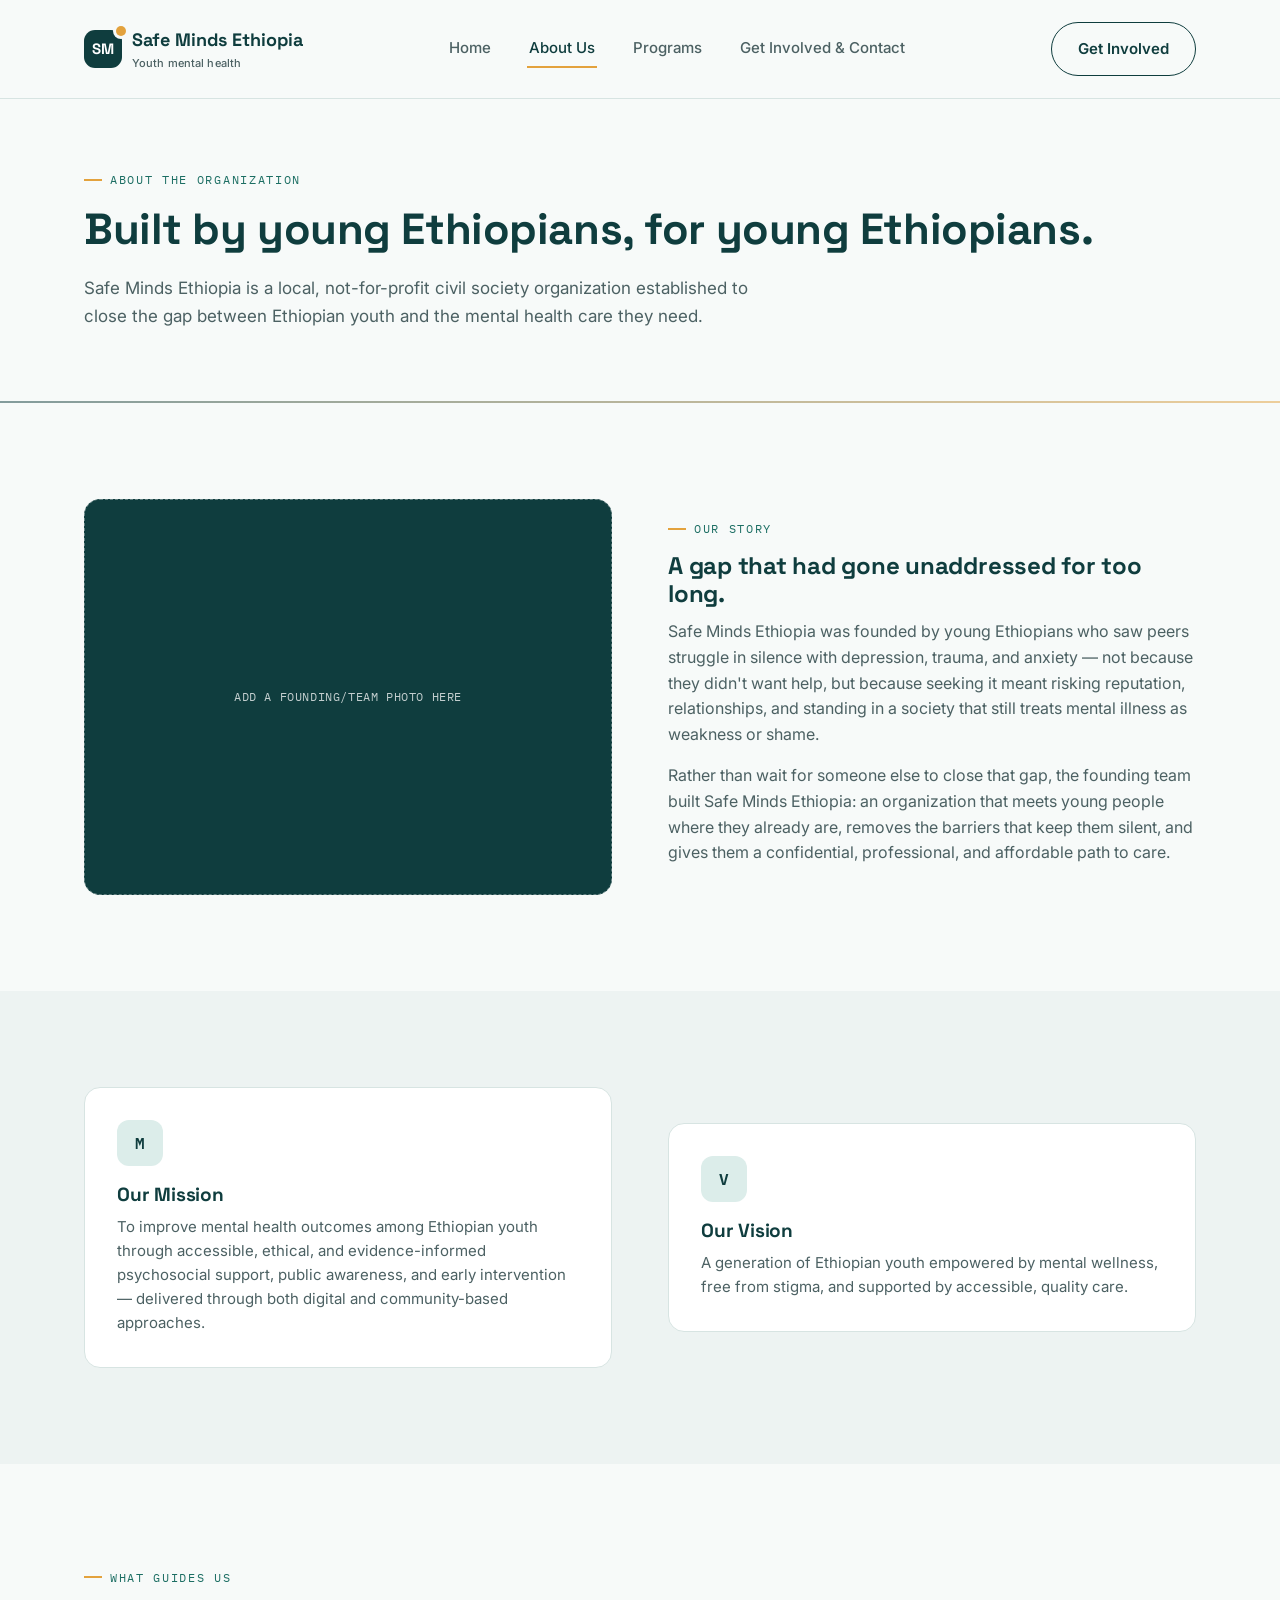
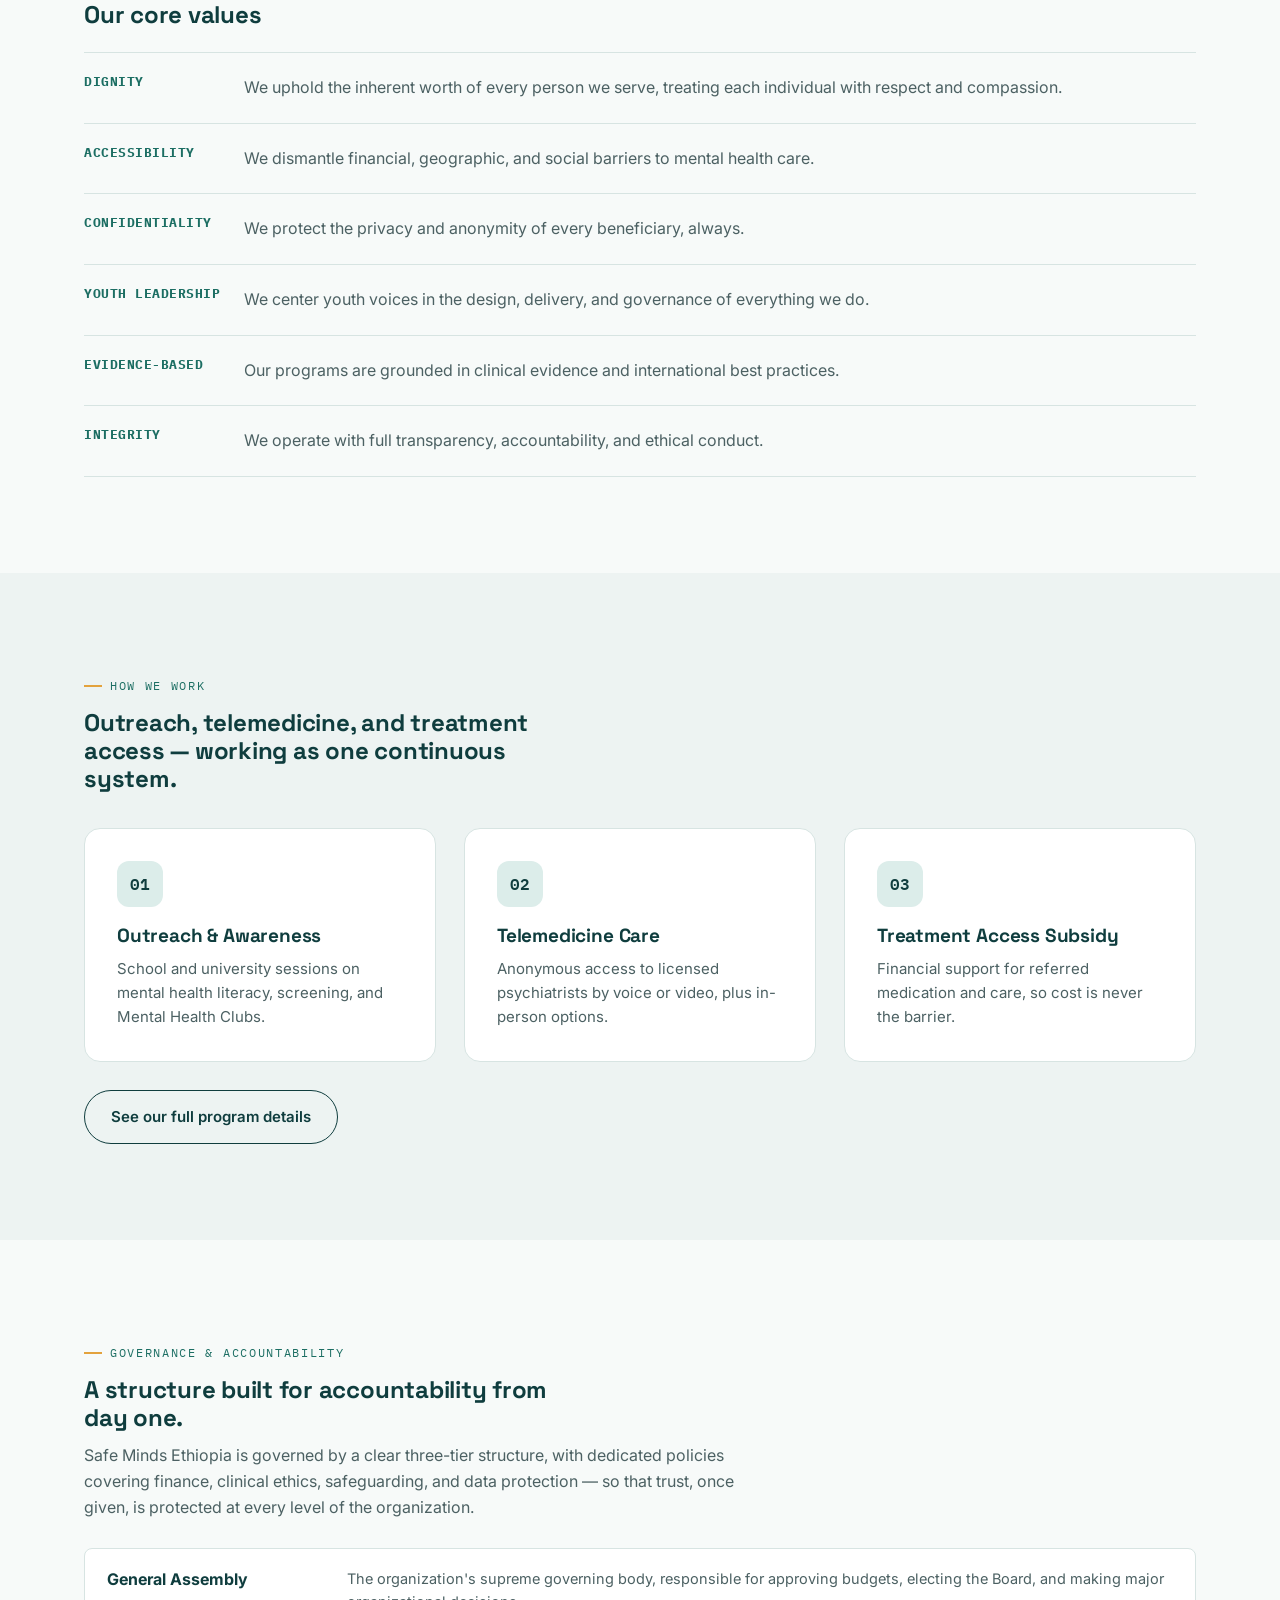
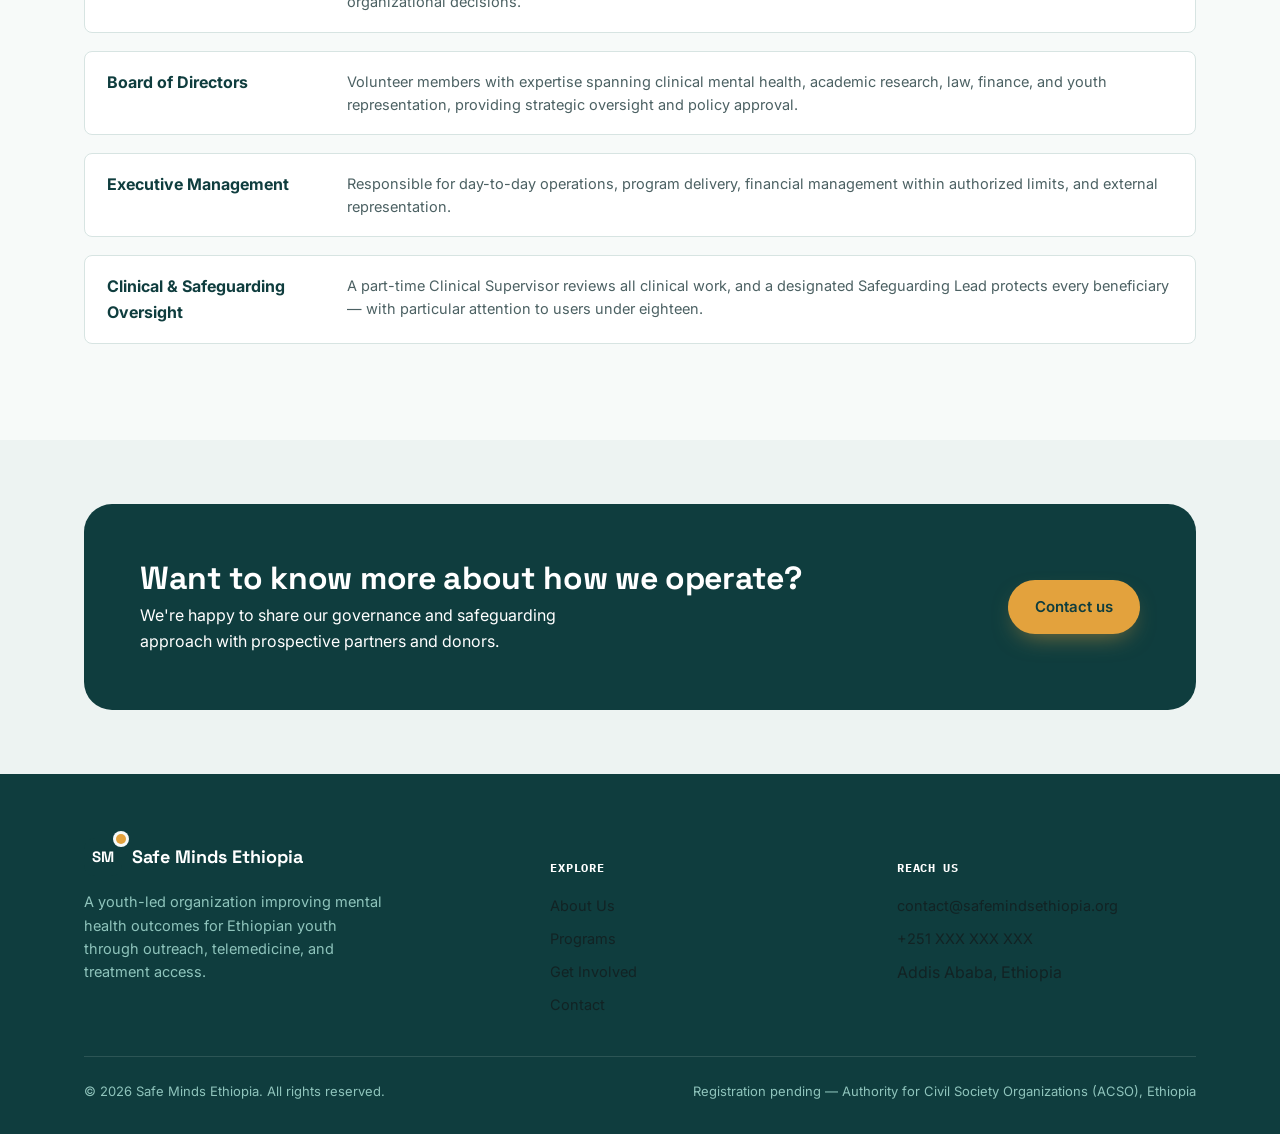
==== about.html @ f4bf12f1 "Add main JavaScript functionality, programs HTML page, and styles for Safe Minds Ethiopia site - Imp" ====
<!DOCTYPE html>
<html lang="en">
<head>
<meta charset="UTF-8">
<meta name="viewport" content="width=device-width, initial-scale=1.0">
<title>About Us — Safe Minds Ethiopia</title>
<meta name="description" content="Learn about Safe Minds Ethiopia's mission, values, and governance — a youth-led civil society organization improving mental health outcomes for Ethiopian youth.">
<link rel="stylesheet" href="styles.css">
</head>
<body>

<header class="site-header">
  <div class="wrap nav">
    <a href="index.html" class="logo">
      <span class="logo-mark">SM</span>
      <span class="logo-word">Safe Minds Ethiopia<small>Youth mental health</small></span>
    </a>
    <nav class="nav-links" id="nav-links">
      <a href="index.html" data-page="index.html">Home</a>
      <a href="about.html" data-page="about.html" class="is-active">About Us</a>
      <a href="programs.html" data-page="programs.html">Programs</a>
      <a href="get-involved.html" data-page="get-involved.html">Get Involved &amp; Contact</a>
    </nav>
    <div class="nav-cta">
      <a href="get-involved.html" class="btn btn-outline">Get Involved</a>
      <button class="nav-toggle" aria-label="Open menu" aria-expanded="false" id="nav-toggle"><span></span></button>
    </div>
  </div>
</header>

<!-- ============ PAGE HERO ============ -->
<section class="page-hero">
  <div class="wrap">
    <p class="eyebrow reveal">About the organization</p>
    <h1 class="reveal">Built by young Ethiopians, for young Ethiopians.</h1>
    <p class="lede reveal">Safe Minds Ethiopia is a local, not-for-profit civil society organization established to close the gap between Ethiopian youth and the mental health care they need.</p>
  </div>
  <div class="page-hero-line" aria-hidden="true"></div>
</section>

<!-- ============ OUR STORY ============ -->
<section class="section">
  <div class="wrap grid-2">
    <div class="reveal">
      <div class="img-placeholder" style="aspect-ratio:4/3;border-radius:var(--radius-m);background:var(--teal-900);">Add a founding/team photo here</div>
    </div>
    <div class="reveal">
      <p class="eyebrow">Our story</p>
      <h2 style="color:var(--teal-900);">A gap that had gone unaddressed for too long.</h2>
      <p style="color:var(--ink-soft);">Safe Minds Ethiopia was founded by young Ethiopians who saw peers struggle in silence with depression, trauma, and anxiety — not because they didn't want help, but because seeking it meant risking reputation, relationships, and standing in a society that still treats mental illness as weakness or shame.</p>
      <p style="color:var(--ink-soft);">Rather than wait for someone else to close that gap, the founding team built Safe Minds Ethiopia: an organization that meets young people where they already are, removes the barriers that keep them silent, and gives them a confidential, professional, and affordable path to care.</p>
    </div>
  </div>
</section>

<!-- ============ MISSION / VISION ============ -->
<section class="section section--alt">
  <div class="wrap grid-2">
    <div class="card reveal">
      <div class="card-icon">M</div>
      <h3>Our Mission</h3>
      <p>To improve mental health outcomes among Ethiopian youth through accessible, ethical, and evidence-informed psychosocial support, public awareness, and early intervention — delivered through both digital and community-based approaches.</p>
    </div>
    <div class="card reveal">
      <div class="card-icon">V</div>
      <h3>Our Vision</h3>
      <p>A generation of Ethiopian youth empowered by mental wellness, free from stigma, and supported by accessible, quality care.</p>
    </div>
  </div>
</section>

<!-- ============ VALUES ============ -->
<section class="section">
  <div class="wrap">
    <p class="eyebrow reveal">What guides us</p>
    <h2 class="reveal" style="color:var(--teal-900);">Our core values</h2>
    <div class="reveal" style="margin-top:24px;">
      <div class="value-item">
        <h4>Dignity</h4>
        <p>We uphold the inherent worth of every person we serve, treating each individual with respect and compassion.</p>
      </div>
      <div class="value-item">
        <h4>Accessibility</h4>
        <p>We dismantle financial, geographic, and social barriers to mental health care.</p>
      </div>
      <div class="value-item">
        <h4>Confidentiality</h4>
        <p>We protect the privacy and anonymity of every beneficiary, always.</p>
      </div>
      <div class="value-item">
        <h4>Youth Leadership</h4>
        <p>We center youth voices in the design, delivery, and governance of everything we do.</p>
      </div>
      <div class="value-item">
        <h4>Evidence-Based</h4>
        <p>Our programs are grounded in clinical evidence and international best practices.</p>
      </div>
      <div class="value-item">
        <h4>Integrity</h4>
        <p>We operate with full transparency, accountability, and ethical conduct.</p>
      </div>
    </div>
  </div>
</section>

<!-- ============ HOW WE WORK (brief) ============ -->
<section class="section section--alt">
  <div class="wrap">
    <p class="eyebrow reveal">How we work</p>
    <h2 class="reveal" style="color:var(--teal-900);max-width:28ch;">Outreach, telemedicine, and treatment access — working as one continuous system.</h2>
    <div class="grid-3 reveal" style="margin-top:36px;">
      <div class="card">
        <div class="card-icon">01</div>
        <h3>Outreach &amp; Awareness</h3>
        <p>School and university sessions on mental health literacy, screening, and Mental Health Clubs.</p>
      </div>
      <div class="card">
        <div class="card-icon">02</div>
        <h3>Telemedicine Care</h3>
        <p>Anonymous access to licensed psychiatrists by voice or video, plus in-person options.</p>
      </div>
      <div class="card">
        <div class="card-icon">03</div>
        <h3>Treatment Access Subsidy</h3>
        <p>Financial support for referred medication and care, so cost is never the barrier.</p>
      </div>
    </div>
    <div style="margin-top:28px;">
      <a href="programs.html" class="btn btn-outline">See our full program details</a>
    </div>
  </div>
</section>

<!-- ============ GOVERNANCE ============ -->
<section class="section">
  <div class="wrap">
    <p class="eyebrow reveal">Governance &amp; accountability</p>
    <h2 class="reveal" style="color:var(--teal-900);max-width:30ch;">A structure built for accountability from day one.</h2>
    <p class="reveal" style="color:var(--ink-soft);max-width:68ch;">Safe Minds Ethiopia is governed by a clear three-tier structure, with dedicated policies covering finance, clinical ethics, safeguarding, and data protection — so that trust, once given, is protected at every level of the organization.</p>
    <div class="gov-list reveal" style="margin-top:28px;">
      <div class="gov-row">
        <strong>General Assembly</strong>
        <span>The organization's supreme governing body, responsible for approving budgets, electing the Board, and making major organizational decisions.</span>
      </div>
      <div class="gov-row">
        <strong>Board of Directors</strong>
        <span>Volunteer members with expertise spanning clinical mental health, academic research, law, finance, and youth representation, providing strategic oversight and policy approval.</span>
      </div>
      <div class="gov-row">
        <strong>Executive Management</strong>
        <span>Responsible for day-to-day operations, program delivery, financial management within authorized limits, and external representation.</span>
      </div>
      <div class="gov-row">
        <strong>Clinical &amp; Safeguarding Oversight</strong>
        <span>A part-time Clinical Supervisor reviews all clinical work, and a designated Safeguarding Lead protects every beneficiary — with particular attention to users under eighteen.</span>
      </div>
    </div>
  </div>
</section>

<!-- ============ CTA ============ -->
<section class="section--tight section--alt">
  <div class="wrap">
    <div class="cta-banner reveal">
      <div>
        <h2>Want to know more about how we operate?</h2>
        <p>We're happy to share our governance and safeguarding approach with prospective partners and donors.</p>
      </div>
      <a href="get-involved.html#contact" class="btn btn-primary">Contact us</a>
    </div>
  </div>
</section>

<footer class="footer">
  <div class="wrap">
    <div class="footer-grid">
      <div>
        <a href="index.html" class="logo">
          <span class="logo-mark">SM</span>
          <span class="logo-word">Safe Minds Ethiopia</span>
        </a>
        <p class="footer-tagline">A youth-led organization improving mental health outcomes for Ethiopian youth through outreach, telemedicine, and treatment access.</p>
      </div>
      <div>
        <h5>Explore</h5>
        <div class="footer-links">
          <a href="about.html">About Us</a>
          <a href="programs.html">Programs</a>
          <a href="get-involved.html">Get Involved</a>
          <a href="get-involved.html#contact">Contact</a>
        </div>
      </div>
      <div>
        <h5>Reach us</h5>
        <div class="footer-links">
          <a href="mailto:contact@safemindsethiopia.org">contact@safemindsethiopia.org</a>
          <a href="tel:+251000000000">+251 XXX XXX XXX</a>
          <span>Addis Ababa, Ethiopia</span>
        </div>
      </div>
    </div>
    <div class="footer-bottom">
      <span>© <span id="year"></span> Safe Minds Ethiopia. All rights reserved.</span>
      <span>Registration pending — Authority for Civil Society Organizations (ACSO), Ethiopia</span>
    </div>
  </div>
</footer>

<script src="main.js"></script>
<script>document.getElementById('year').textContent = new Date().getFullYear();</script>
</body>
</html>
---- styles.css ----
/* =========================================================
   SAFE MINDS ETHIOPIA — STYLESHEET
   Design language: "First Light" — a calm-clinical palette
   (deep teal + paper) with a single warm dawn-gold accent
   used only for the signature arc motif and primary actions.
   ========================================================= */

@import url('https://fonts.googleapis.com/css2?family=Space+Grotesk:wght@500;600;700&family=Inter:wght@400;500;600;700&family=IBM+Plex+Mono:wght@500&display=swap');

/* ---------- Design tokens ---------- */
:root {
  --bg: #F7FAF9;
  --bg-alt: #EDF3F2;
  --bg-deep: #0F3D3E;
  --bg-deep-2: #0B2E2F;
  --ink: #122324;
  --ink-soft: #4C6163;
  --ink-faint: #7C8F91;
  --teal-900: #0F3D3E;
  --teal-700: #1C6E63;
  --teal-500: #2E8C82;
  --teal-300: #8FC4BC;
  --teal-100: #DCEDEA;
  --gold: #E3A23D;
  --gold-soft: #F6DDB0;
  --line: #D7E4E2;
  --white: #FFFFFF;

  --font-display: 'Space Grotesk', 'Segoe UI', sans-serif;
  --font-body: 'Inter', 'Segoe UI', sans-serif;
  --font-mono: 'IBM Plex Mono', monospace;

  --radius-s: 8px;
  --radius-m: 16px;
  --radius-l: 28px;
  --container: 1160px;

  --shadow-soft: 0 20px 50px -25px rgba(15, 61, 62, 0.35);
}

/* ---------- Reset ---------- */
*, *::before, *::after { box-sizing: border-box; }
html { scroll-behavior: smooth; }
body {
  margin: 0;
  font-family: var(--font-body);
  color: var(--ink);
  background: var(--bg);
  line-height: 1.6;
  -webkit-font-smoothing: antialiased;
}
img { max-width: 100%; display: block; }
a { color: inherit; text-decoration: none; }
ul { list-style: none; margin: 0; padding: 0; }
h1, h2, h3, h4 { font-family: var(--font-display); margin: 0 0 .5em; line-height: 1.15; letter-spacing: -0.01em; }
p { margin: 0 0 1em; }
button { font-family: inherit; cursor: pointer; }
:focus-visible { outline: 3px solid var(--gold); outline-offset: 3px; }

@media (prefers-reduced-motion: reduce) {
  *, *::before, *::after { animation-duration: 0.001ms !important; animation-iteration-count: 1 !important; transition-duration: 0.001ms !important; scroll-behavior: auto !important; }
}

/* ---------- Layout utilities ---------- */
.wrap {
  max-width: var(--container);
  margin: 0 auto;
  padding: 0 24px;
}
.section { padding: 96px 0; }
.section--tight { padding: 64px 0; }
.section--alt { background: var(--bg-alt); }
.section--deep { background: var(--teal-900); color: var(--teal-100); }
.section--deep h2, .section--deep h3 { color: var(--white); }

.eyebrow {
  display: inline-flex;
  align-items: center;
  gap: 8px;
  font-family: var(--font-mono);
  font-size: 12px;
  letter-spacing: 0.14em;
  text-transform: uppercase;
  color: var(--teal-700);
  margin-bottom: 14px;
}
.section--deep .eyebrow { color: var(--gold-soft); }
.eyebrow::before {
  content: "";
  width: 18px;
  height: 2px;
  background: var(--gold);
  display: inline-block;
}

.grid-2 { display: grid; grid-template-columns: 1fr 1fr; gap: 56px; align-items: center; }
.grid-3 { display: grid; grid-template-columns: repeat(3, 1fr); gap: 28px; }
.grid-4 { display: grid; grid-template-columns: repeat(4, 1fr); gap: 24px; }

@media (max-width: 900px) {
  .grid-2, .grid-3, .grid-4 { grid-template-columns: 1fr; }
  .section { padding: 64px 0; }
}

/* ---------- Buttons ---------- */
.btn {
  display: inline-flex;
  align-items: center;
  justify-content: center;
  gap: 8px;
  padding: 14px 26px;
  border-radius: 999px;
  font-weight: 600;
  font-size: 15px;
  border: 1px solid transparent;
  transition: transform .18s ease, box-shadow .18s ease, background .18s ease, color .18s ease;
  white-space: nowrap;
}
.btn:hover { transform: translateY(-2px); }
.btn-primary { background: var(--gold); color: var(--teal-900); box-shadow: 0 10px 24px -10px rgba(227,162,61,.6); }
.btn-primary:hover { background: #EEB458; }
.btn-outline { background: transparent; border-color: var(--teal-900); color: var(--teal-900); }
.btn-outline:hover { background: var(--teal-900); color: var(--white); }
.btn-ghost-light { background: rgba(255,255,255,.08); border-color: rgba(255,255,255,.35); color: var(--white); }
.btn-ghost-light:hover { background: rgba(255,255,255,.18); }
.btn-block { width: 100%; }

/* ---------- Logo ---------- */
.logo {
  display: inline-flex;
  align-items: center;
  gap: 10px;
  font-family: var(--font-display);
  font-weight: 700;
  font-size: 18px;
  color: var(--teal-900);
}
.logo-mark {
  position: relative;
  width: 38px;
  height: 38px;
  border-radius: 11px;
  background: var(--teal-900);
  color: var(--white);
  display: flex;
  align-items: center;
  justify-content: center;
  font-size: 15px;
  letter-spacing: 0.02em;
  flex-shrink: 0;
}
.logo-mark::after {
  content: "";
  position: absolute;
  top: -4px;
  right: -4px;
  width: 10px;
  height: 10px;
  border-radius: 50%;
  background: var(--gold);
  box-shadow: 0 0 0 3px var(--bg);
}
.logo-word small { display: block; font-family: var(--font-body); font-weight: 500; font-size: 11px; color: var(--ink-soft); letter-spacing: .01em; }
.section--deep .logo, .footer .logo { color: var(--white); }

/* ---------- Nav (scrolls away with page) ---------- */
.site-header { padding: 22px 0; background: var(--bg); border-bottom: 1px solid var(--line); }
.nav {
  display: flex;
  align-items: center;
  justify-content: space-between;
}
.nav-links {
  display: flex;
  align-items: center;
  gap: 34px;
}
.nav-links a {
  font-size: 15px;
  font-weight: 500;
  color: var(--ink-soft);
  padding: 6px 2px;
  border-bottom: 2px solid transparent;
  transition: color .15s ease, border-color .15s ease;
}
.nav-links a:hover, .nav-links a.is-active { color: var(--teal-900); border-color: var(--gold); }
.nav-cta { display: flex; align-items: center; gap: 14px; }
.nav-toggle {
  display: none;
  background: none;
  border: none;
  width: 40px;
  height: 40px;
  border-radius: 10px;
  align-items: center;
  justify-content: center;
}
.nav-toggle:hover { background: var(--bg-alt); }
.nav-toggle span, .nav-toggle span::before, .nav-toggle span::after {
  content: "";
  display: block;
  width: 20px;
  height: 2px;
  background: var(--teal-900);
  position: relative;
  transition: transform .2s ease, opacity .2s ease;
}
.nav-toggle span::before { position: absolute; top: -6px; width: 20px; }
.nav-toggle span::after { position: absolute; top: 6px; width: 20px; }

@media (max-width: 860px) {
  .nav-toggle { display: flex; }
  .nav-links {
    position: absolute;
    top: 78px;
    left: 0;
    right: 0;
    background: var(--white);
    border-bottom: 1px solid var(--line);
    flex-direction: column;
    align-items: flex-start;
    gap: 0;
    max-height: 0;
    overflow: hidden;
    transition: max-height .28s ease;
    z-index: 40;
  }
  .nav-links.is-open { max-height: 420px; }
  .nav-links a { width: 100%; padding: 16px 24px; border-bottom: 1px solid var(--line); }
  .site-header .wrap { position: relative; }
  .nav-cta .btn-outline { display: none; }
}

/* ---------- Hero (signature dawn-arc motif) ---------- */
.hero { position: relative; overflow: hidden; padding: 72px 0 40px; }
.hero-arc {
  position: absolute;
  inset: 0;
  z-index: -1;
  overflow: hidden;
}
.hero-arc svg { position: absolute; bottom: -2%; left: 50%; transform: translateX(-50%); width: 145%; max-width: 1600px; }
.hero-copy h1 { font-size: clamp(2.3rem, 4.2vw, 3.4rem); color: var(--teal-900); }
.hero-copy .lede { font-size: 18px; color: var(--ink-soft); max-width: 46ch; }
.hero-actions { display: flex; gap: 14px; margin-top: 30px; flex-wrap: wrap; }
.hero-art {
  position: relative;
  border-radius: var(--radius-l);
  overflow: hidden;
  aspect-ratio: 4/5;
  background: linear-gradient(180deg, var(--teal-900) 0%, var(--teal-700) 60%, var(--gold) 150%);
}
.hero-art .img-slot { position: absolute; inset: 0; }
.img-placeholder {
  width: 100%;
  height: 100%;
  display: flex;
  align-items: center;
  justify-content: center;
  text-align: center;
  padding: 24px;
  color: rgba(255,255,255,.75);
  font-family: var(--font-mono);
  font-size: 12px;
  letter-spacing: .05em;
  text-transform: uppercase;
  border: 1px dashed rgba(255,255,255,.35);
  border-radius: inherit;
}

@media (max-width: 900px) {
  .hero-actions { justify-content: flex-start; }
}

/* ---------- Page hero (inner pages) ---------- */
.page-hero { padding: 64px 0 56px; position: relative; overflow: hidden; }
.page-hero h1 { font-size: clamp(2rem, 3.4vw, 2.8rem); color: var(--teal-900); }
.page-hero .lede { font-size: 17px; color: var(--ink-soft); max-width: 62ch; }
.page-hero-line { position: absolute; left: 0; right: 0; bottom: 0; height: 2px; background: linear-gradient(90deg, var(--teal-900), var(--gold)); opacity: .5; }

/* ---------- Cards ---------- */
.card {
  background: var(--white);
  border: 1px solid var(--line);
  border-radius: var(--radius-m);
  padding: 32px;
  transition: transform .2s ease, box-shadow .2s ease;
}
.card:hover { transform: translateY(-4px); box-shadow: var(--shadow-soft); }
.card .card-icon {
  width: 46px; height: 46px;
  border-radius: 12px;
  background: var(--teal-100);
  color: var(--teal-900);
  display: flex; align-items: center; justify-content: center;
  margin-bottom: 18px;
  font-family: var(--font-mono);
  font-weight: 600;
}
.card h3 { font-size: 19px; color: var(--teal-900); }
.card p { color: var(--ink-soft); font-size: 15px; margin-bottom: 0; }
.card a.card-link { display: inline-flex; align-items: center; gap: 6px; margin-top: 14px; font-size: 14px; font-weight: 600; color: var(--teal-700); }
.card a.card-link:hover { color: var(--teal-900); }

/* ---------- Theory of change stepper ---------- */
.stepper { position: relative; margin-top: 48px; }
.stepper-line {
  position: absolute;
  top: 23px;
  left: 0; right: 0;
  height: 2px;
  background: repeating-linear-gradient(90deg, var(--teal-300) 0 8px, transparent 8px 14px);
}
.stepper-track {
  position: relative;
  display: grid;
  grid-template-columns: repeat(5, 1fr);
  gap: 20px;
}
.step { text-align: left; }
.step-dot {
  width: 46px; height: 46px;
  border-radius: 50%;
  background: var(--white);
  border: 2px solid var(--teal-500);
  color: var(--teal-900);
  display: flex; align-items: center; justify-content: center;
  font-family: var(--font-mono);
  font-size: 13px;
  margin-bottom: 16px;
  position: relative;
  z-index: 2;
}
.step:last-child .step-dot { background: var(--gold); border-color: var(--gold); color: var(--teal-900); }
.step h4 { font-size: 15px; color: var(--teal-900); margin-bottom: 4px; }
.step p { font-size: 13.5px; color: var(--ink-soft); margin: 0; }

@media (max-width: 900px) {
  .stepper-track { grid-template-columns: 1fr; gap: 28px; }
  .stepper-line { display: none; }
}

/* ---------- Stats ---------- */
.stat-grid { display: grid; grid-template-columns: repeat(4, 1fr); gap: 24px; }
.stat { border-left: 2px solid var(--gold); padding-left: 18px; }
.stat .stat-num {
  font-family: var(--font-display);
  font-weight: 700;
  font-size: clamp(2rem, 3vw, 2.6rem);
  color: var(--white);
  display: block;
}
.stat .stat-label { font-size: 13.5px; color: var(--teal-200); }
.stat .stat-source { font-size: 11.5px; color: var(--teal-300); font-family: var(--font-mono); margin-top: 6px; }
@media (max-width: 900px) { .stat-grid { grid-template-columns: repeat(2, 1fr); } }

/* ---------- Pillars (programs detail) ---------- */
.pillar {
  display: grid;
  grid-template-columns: 90px 1fr;
  gap: 28px;
  padding: 40px 0;
  border-top: 1px solid var(--line);
}
.pillar:first-of-type { border-top: none; }
.pillar-index { font-family: var(--font-mono); font-size: 14px; color: var(--gold); font-weight: 600; }
.pillar h3 { font-size: 22px; color: var(--teal-900); }
.pillar-details { display: grid; grid-template-columns: 1fr 1fr; gap: 24px; margin-top: 18px; }
.pillar-details div { background: var(--bg-alt); border-radius: var(--radius-s); padding: 16px 18px; }
.pillar-details strong { display: block; font-size: 13px; color: var(--teal-700); margin-bottom: 4px; }
.pillar-details span { font-size: 14px; color: var(--ink-soft); }
@media (max-width: 700px) {
  .pillar { grid-template-columns: 1fr; }
  .pillar-details { grid-template-columns: 1fr; }
}

/* ---------- Values grid ---------- */
.value-item { padding: 22px 0; border-bottom: 1px solid var(--line); display: grid; grid-template-columns: 140px 1fr; gap: 20px; }
.value-item:first-child { border-top: 1px solid var(--line); }
.value-item h4 { font-family: var(--font-mono); font-size: 13px; letter-spacing: .04em; text-transform: uppercase; color: var(--teal-700); margin: 0; }
.value-item p { margin: 0; color: var(--ink-soft); }
@media (max-width: 700px) { .value-item { grid-template-columns: 1fr; gap: 6px; } }

/* ---------- Governance table-ish list ---------- */
.gov-list { display: grid; gap: 18px; }
.gov-row { display: grid; grid-template-columns: 220px 1fr; gap: 20px; padding: 18px 22px; background: var(--white); border: 1px solid var(--line); border-radius: var(--radius-s); }
.gov-row strong { color: var(--teal-900); }
.gov-row span { color: var(--ink-soft); font-size: 14.5px; }
@media (max-width: 700px) { .gov-row { grid-template-columns: 1fr; gap: 6px; } }

/* ---------- CTA banner ---------- */
.cta-banner {
  background: var(--teal-900);
  border-radius: var(--radius-l);
  padding: 56px;
  display: flex;
  align-items: center;
  justify-content: space-between;
  gap: 32px;
  color: var(--white);
}
.cta-banner h2 { color: var(--white); margin-bottom: 6px; font-size: clamp(1.5rem, 2.6vw, 2rem); }
.cta-banner p { color: var(--teal-200); margin: 0; max-width: 46ch; }
@media (max-width: 800px) { .cta-banner { flex-direction: column; align-items: flex-start; padding: 36px 28px; } }

/* ---------- Donation / ways-to-give ---------- */
.give-grid { display: grid; grid-template-columns: repeat(3, 1fr); gap: 24px; }
.give-card { border: 1px solid var(--line); border-radius: var(--radius-m); padding: 30px; background: var(--white); display: flex; flex-direction: column; }
.give-card .tag { font-family: var(--font-mono); font-size: 11.5px; text-transform: uppercase; letter-spacing: .06em; color: var(--teal-700); background: var(--teal-100); display: inline-block; padding: 5px 10px; border-radius: 999px; margin-bottom: 16px; width: fit-content; }
.give-card h3 { font-size: 18px; color: var(--teal-900); }
.give-card p { color: var(--ink-soft); font-size: 14.5px; flex-grow: 1; }
@media (max-width: 900px) { .give-grid { grid-template-columns: 1fr; } }

/* ---------- FAQ accordion ---------- */
.accordion { border-top: 1px solid var(--line); }
.accordion-item { border-bottom: 1px solid var(--line); }
.accordion-trigger {
  width: 100%;
  background: none;
  border: none;
  text-align: left;
  padding: 22px 4px;
  display: flex;
  align-items: center;
  justify-content: space-between;
  gap: 20px;
  font-family: var(--font-display);
  font-size: 16.5px;
  font-weight: 600;
  color: var(--teal-900);
}
.accordion-trigger .plus { flex-shrink: 0; width: 22px; height: 22px; position: relative; }
.accordion-trigger .plus::before, .accordion-trigger .plus::after {
  content: ""; position: absolute; background: var(--teal-900); border-radius: 2px;
}
.accordion-trigger .plus::before { top: 50%; left: 0; width: 100%; height: 2px; transform: translateY(-50%); }
.accordion-trigger .plus::after { left: 50%; top: 0; height: 100%; width: 2px; transform: translateX(-50%); transition: transform .2s ease; }
.accordion-item.is-open .accordion-trigger .plus::after { transform: translateX(-50%) rotate(90deg); opacity: 0; }
.accordion-panel { max-height: 0; overflow: hidden; transition: max-height .28s ease; }
.accordion-panel p { padding: 0 4px 22px; color: var(--ink-soft); font-size: 15px; max-width: 68ch; }

/* ---------- Forms ---------- */
.form-grid { display: grid; grid-template-columns: 1fr 1fr; gap: 20px; }
.field { display: flex; flex-direction: column; gap: 8px; margin-bottom: 20px; }
.field.full { grid-column: 1 / -1; }
.field label { font-size: 13.5px; font-weight: 600; color: var(--teal-900); }
.field input, .field select, .field textarea {
  font-family: var(--font-body);
  font-size: 15px;
  padding: 13px 16px;
  border-radius: var(--radius-s);
  border: 1px solid var(--line);
  background: var(--white);
  color: var(--ink);
}
.field input:focus, .field select:focus, .field textarea:focus { border-color: var(--teal-500); }
.field textarea { resize: vertical; min-height: 130px; }
.form-note { font-size: 13px; color: var(--ink-faint); }
.form-status { margin-top: 16px; font-size: 14.5px; padding: 12px 16px; border-radius: var(--radius-s); display: none; }
.form-status.is-visible { display: block; }
.form-status.success { background: var(--teal-100); color: var(--teal-900); }
.form-status.error { background: #FBE3DC; color: #8A3B22; }
@media (max-width: 700px) { .form-grid { grid-template-columns: 1fr; } .field.full { grid-column: auto; } }

/* ---------- Contact info list ---------- */
.contact-list { display: grid; gap: 18px; }
.contact-item { display: flex; gap: 16px; align-items: flex-start; }
.contact-item .dot { width: 8px; height: 8px; border-radius: 50%; background: var(--gold); margin-top: 8px; flex-shrink: 0; }
.contact-item strong { display: block; color: var(--teal-900); font-size: 14px; margin-bottom: 2px; }
.contact-item span { color: var(--ink-soft); font-size: 15px; }
.placeholder-tag { display: inline-block; margin-left: 8px; font-family: var(--font-mono); font-size: 10.5px; text-transform: uppercase; color: var(--ink-faint); border: 1px dashed var(--line); padding: 1px 7px; border-radius: 6px; }

/* ---------- Footer ---------- */
.footer { background: var(--teal-900); color: var(--teal-200); padding: 64px 0 32px; }
.footer .logo-word small { color: var(--teal-300); }
.footer-grid { display: grid; grid-template-columns: 1.4fr 1fr 1fr; gap: 48px; padding-bottom: 40px; border-bottom: 1px solid rgba(255,255,255,.12); }
.footer h5 { font-family: var(--font-mono); font-size: 12px; text-transform: uppercase; letter-spacing: .06em; color: var(--white); margin-bottom: 16px; }
.footer-links { display: grid; gap: 10px; }
.footer-links a { color: var(--teal-200); font-size: 14.5px; }
.footer-links a:hover { color: var(--white); }
.footer-tagline { max-width: 34ch; color: var(--teal-300); font-size: 14.5px; margin-top: 14px; }
.footer-bottom { display: flex; justify-content: space-between; align-items: center; padding-top: 24px; font-size: 13px; color: var(--teal-300); flex-wrap: wrap; gap: 10px; }
@media (max-width: 800px) { .footer-grid { grid-template-columns: 1fr; gap: 32px; } }

/* ---------- Scroll reveal ---------- */
.reveal { opacity: 0; transform: translateY(18px); transition: opacity .6s ease, transform .6s ease; }
.reveal.is-visible { opacity: 1; transform: translateY(0); }

/* ---------- Coming soon page ---------- */
.coming-soon {
  min-height: 100vh;
  display: flex;
  align-items: center;
  justify-content: center;
  background: radial-gradient(120% 120% at 50% 0%, var(--teal-700) 0%, var(--teal-900) 55%, var(--bg-deep-2) 100%);
  color: var(--white);
  padding: 40px 24px;
  text-align: center;
}
.coming-soon-box { max-width: 560px; }
.coming-soon .eyebrow { color: var(--gold-soft); justify-content: center; }
.coming-soon h1 { font-size: clamp(2rem, 5vw, 2.8rem); color: var(--white); }
.coming-soon p.lede { color: var(--teal-200); font-size: 17px; }
.safety-note { margin-top: 32px; padding: 18px 22px; border: 1px solid rgba(255,255,255,.2); border-radius: var(--radius-m); background: rgba(255,255,255,.06); font-size: 14.5px; color: var(--teal-100); text-align: left; }
.safety-note strong { color: var(--white); display: block; margin-bottom: 6px; }
.coming-soon-actions { margin-top: 30px; display: flex; gap: 14px; justify-content: center; flex-wrap: wrap; }
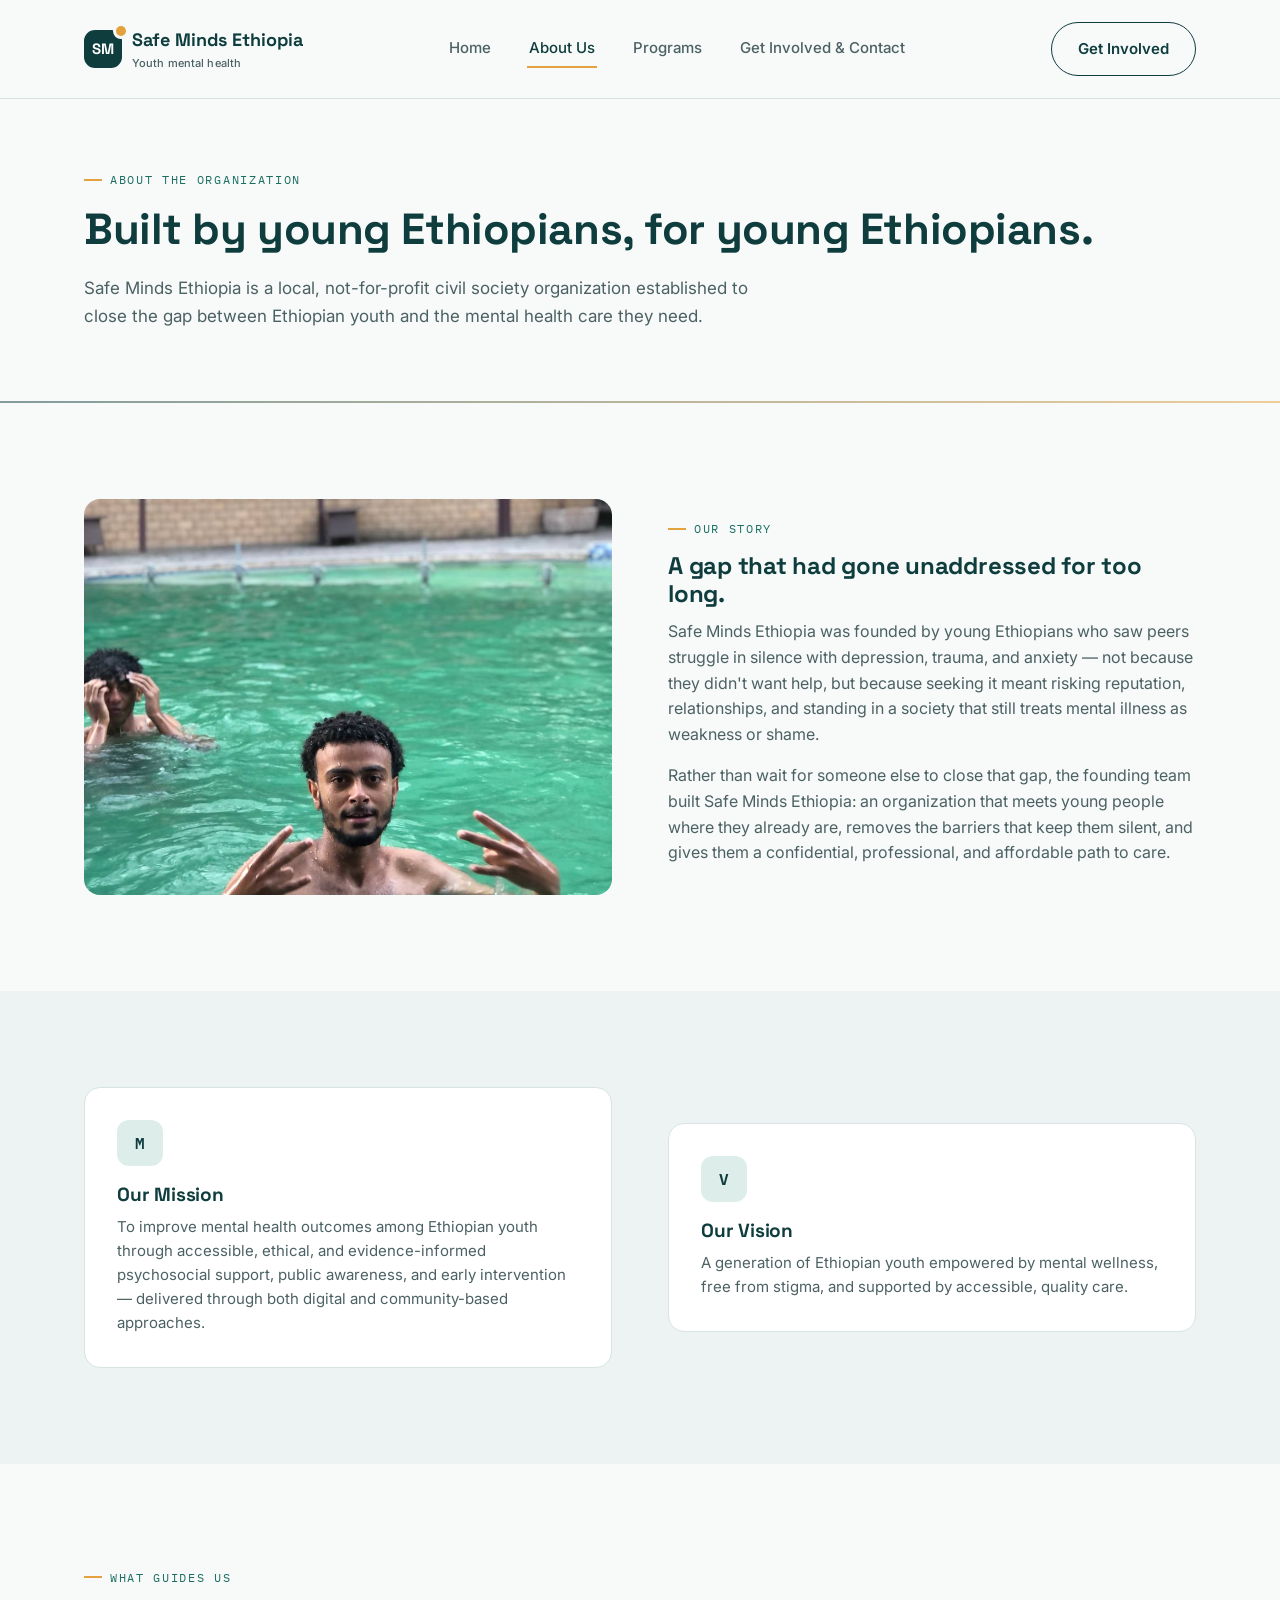
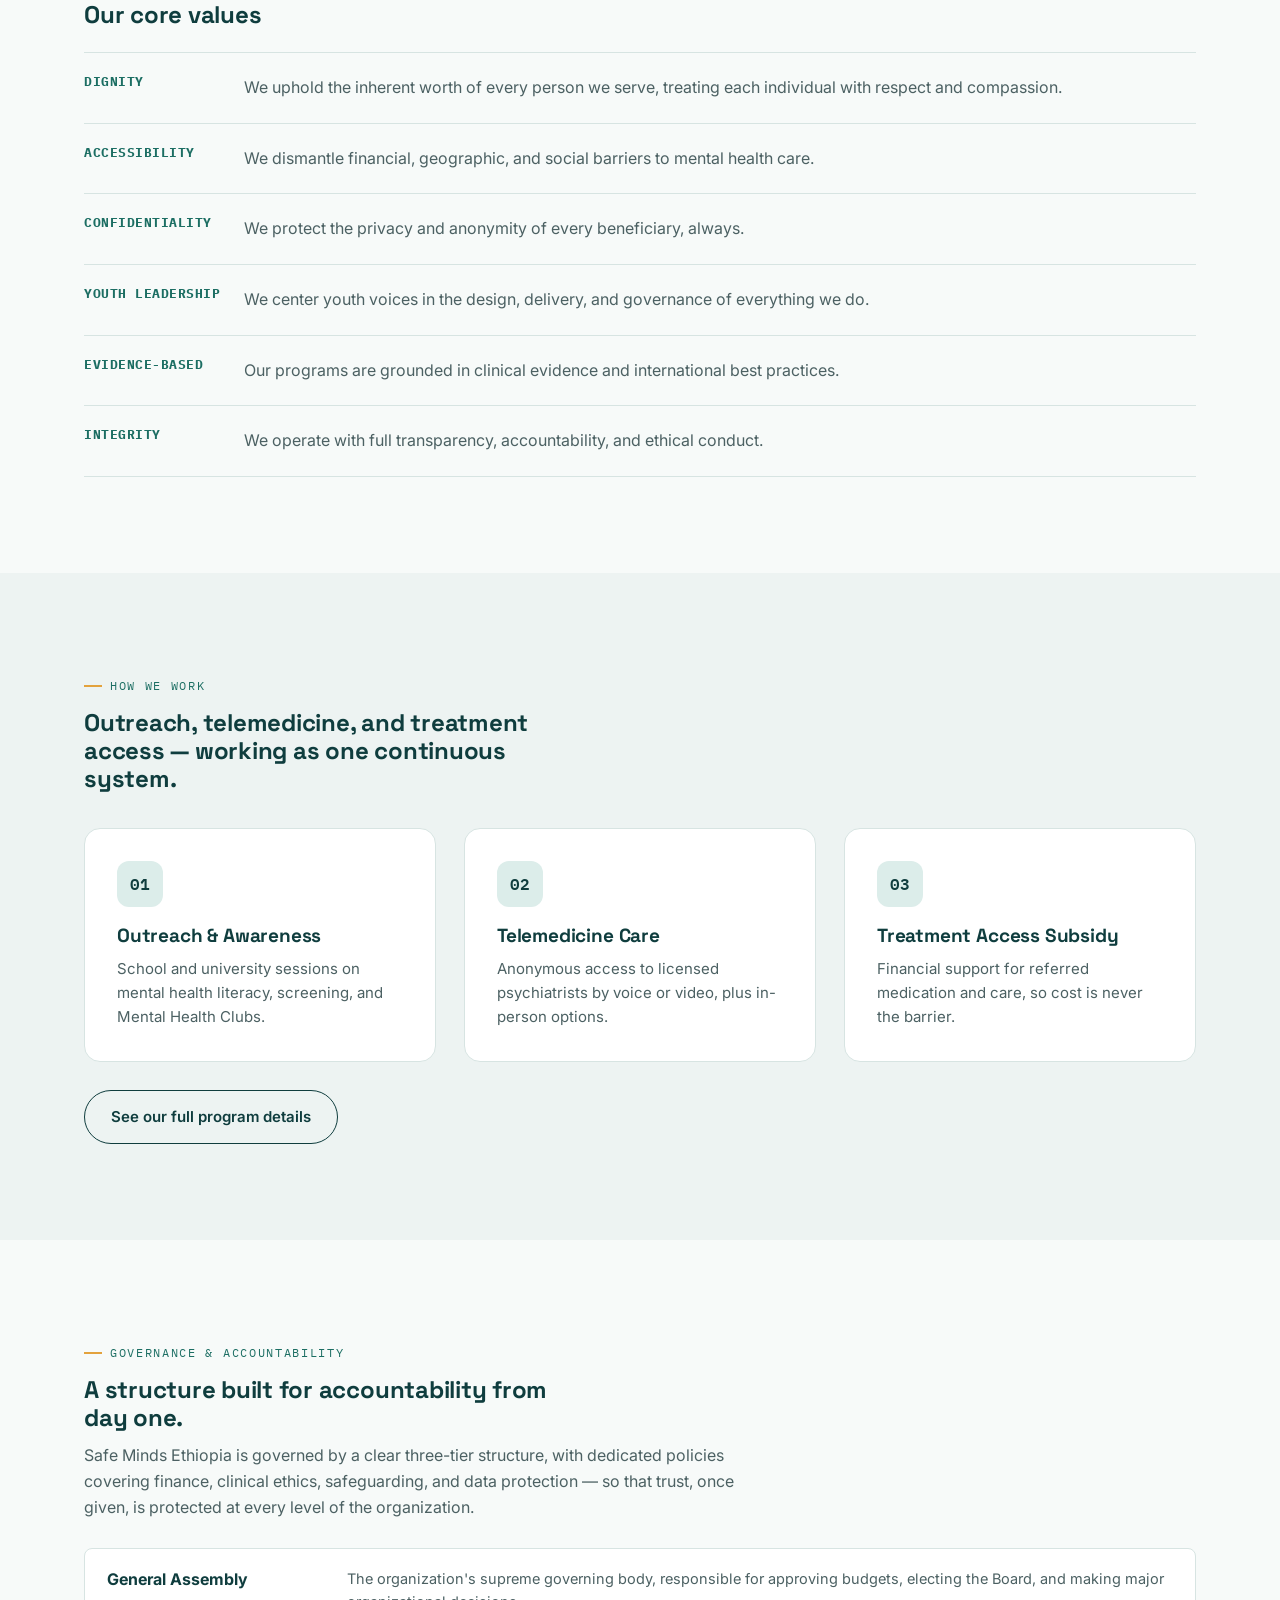
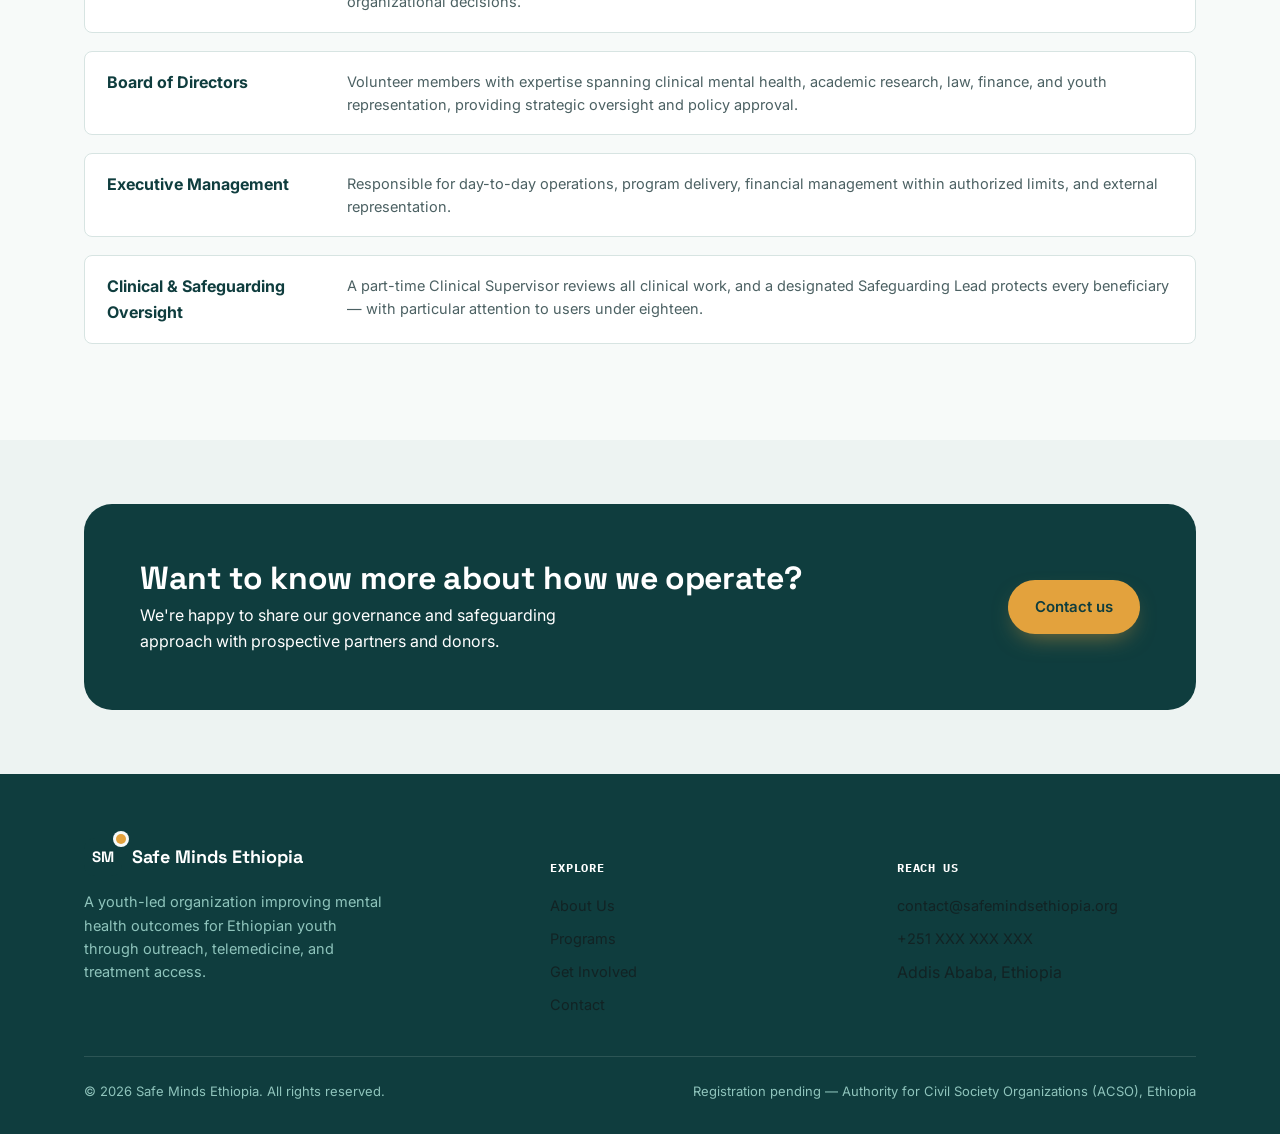
==== commit ff16b4e8: "Refactor code structure for improved readability and maintainability" ====
--- a/about.html
+++ b/about.html
@@ -42,7 +42,7 @@
 <section class="section">
   <div class="wrap grid-2">
     <div class="reveal">
-      <div class="img-placeholder" style="aspect-ratio:4/3;border-radius:var(--radius-m);background:var(--teal-900);">Add a founding/team photo here</div>
+      <img src="img/image2.jpg" alt="Safe Minds Ethiopia team and community members" style="width:100%;aspect-ratio:4/3;object-fit:cover;border-radius:var(--radius-m);display:block;">
     </div>
     <div class="reveal">
       <p class="eyebrow">Our story</p>
--- a/styles.css
+++ b/styles.css
@@ -248,7 +248,7 @@
   border-radius: var(--radius-l);
   overflow: hidden;
   aspect-ratio: 4/5;
-  background: linear-gradient(180deg, var(--teal-900) 0%, var(--teal-700) 60%, var(--gold) 150%);
+  background: transparent;
 }
 .hero-art .img-slot { position: absolute; inset: 0; }
 .img-placeholder {
@@ -258,14 +258,15 @@
   align-items: center;
   justify-content: center;
   text-align: center;
-  padding: 24px;
+  padding: 0;
   color: rgba(255,255,255,.75);
   font-family: var(--font-mono);
   font-size: 12px;
   letter-spacing: .05em;
   text-transform: uppercase;
-  border: 1px dashed rgba(255,255,255,.35);
+  border: none;
   border-radius: inherit;
+  background: transparent;
 }
 
 @media (max-width: 900px) {
